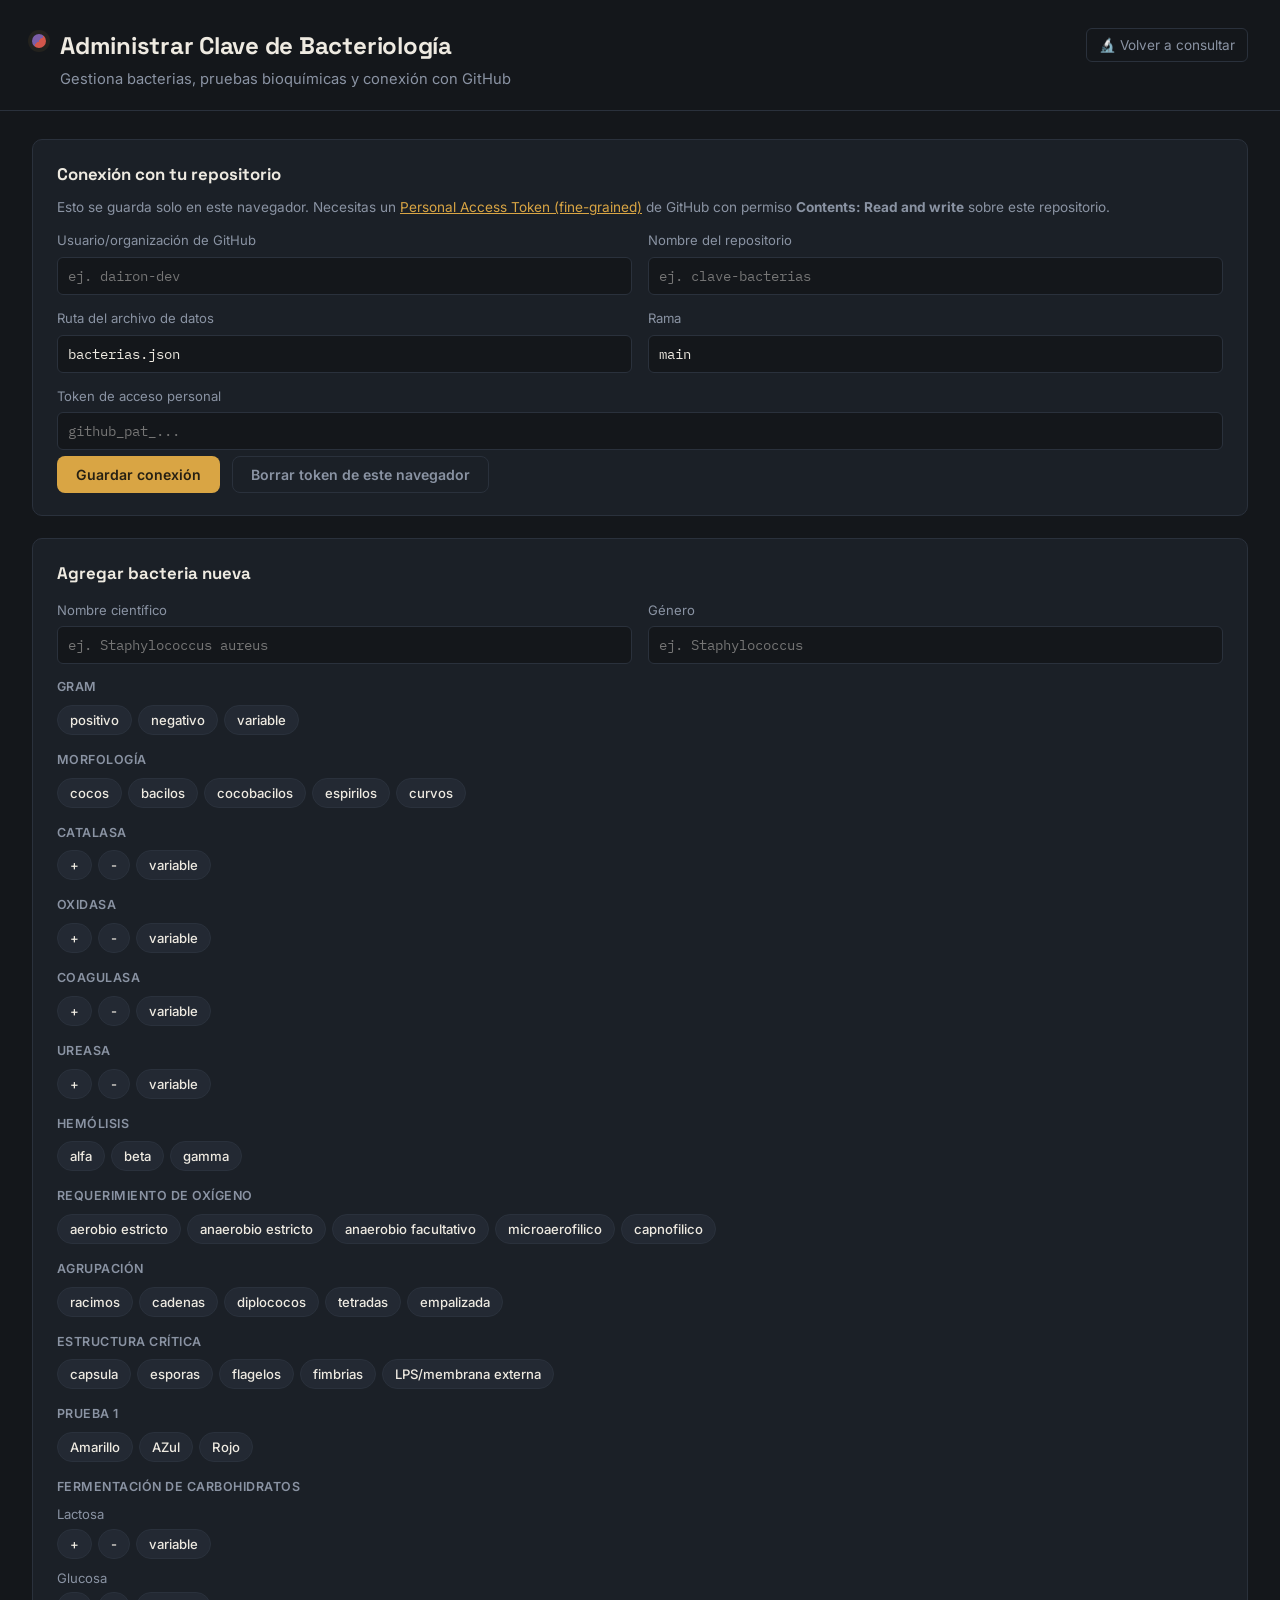
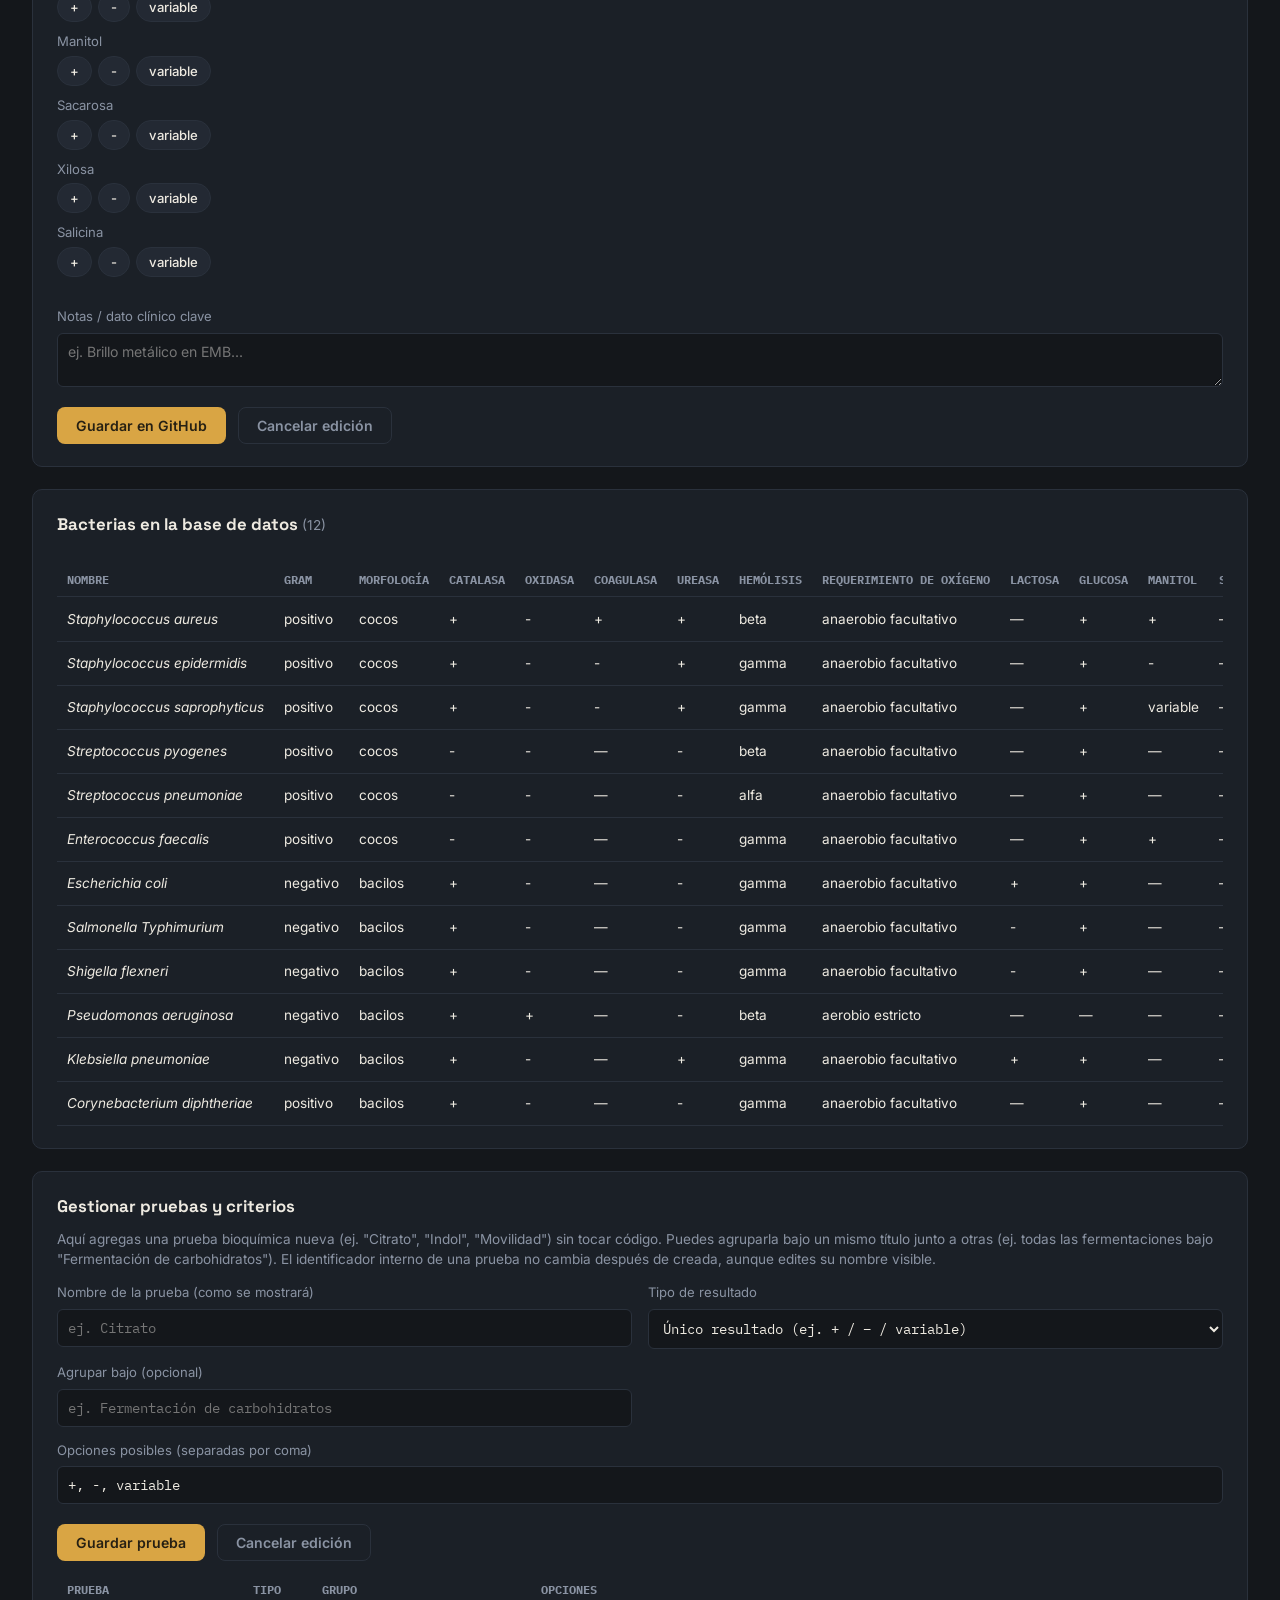
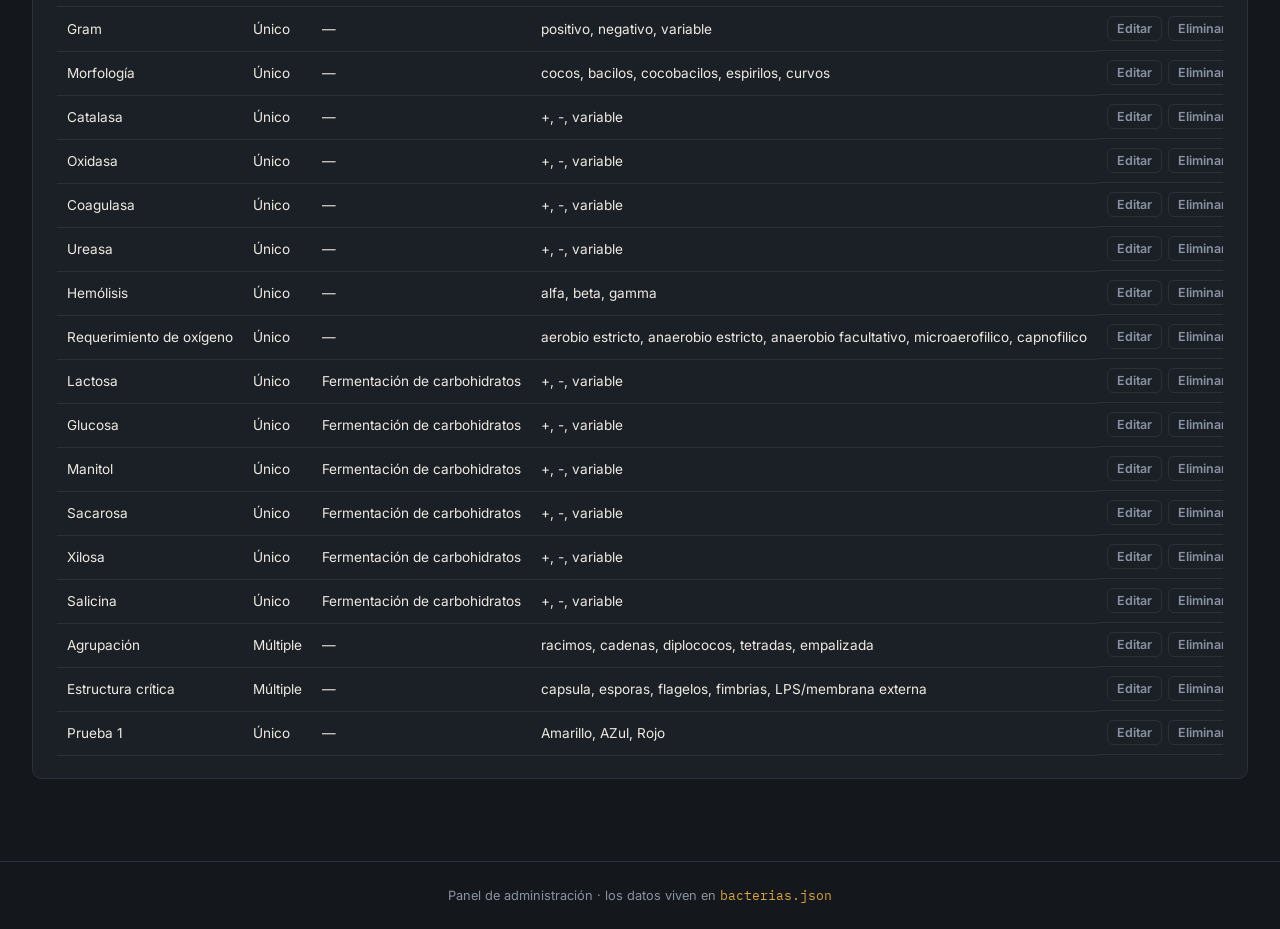
==== admin.html @ 8fa3c8a0 "Add files via upload" ====
<!DOCTYPE html>
<html lang="es">
<head>
<meta charset="UTF-8">
<meta name="viewport" content="width=device-width, initial-scale=1.0">
<title>Administrar — Clave Interactiva de Bacteriología</title>
<link rel="preconnect" href="https://fonts.googleapis.com">
<link rel="preconnect" href="https://fonts.gstatic.com" crossorigin>
<link href="https://fonts.googleapis.com/css2?family=Space+Grotesk:wght@500;600;700&family=Inter:wght@400;500;600&family=IBM+Plex+Mono:wght@400;500;600&display=swap" rel="stylesheet">
<link rel="stylesheet" href="style.css">
</head>
<body>

<a href="#main-content" class="skip-link">Saltar al contenido principal</a>

<header class="app-header">
  <div class="brand">
    <span class="brand-dot" aria-hidden="true"></span>
    <div>
      <h1>Administrar Clave de Bacteriología</h1>
      <p class="subtitle">Gestiona bacterias, pruebas bioquímicas y conexión con GitHub</p>
    </div>
  </div>
  <div class="header-actions">
    <a href="index.html">🔬 Volver a consultar</a>
  </div>
</header>

<main id="main-content">

  <div id="loadError" class="load-error" hidden>
    <strong>⚠️ Modo local detectado</strong>
    <p>Los navegadores bloquean la lectura de archivos locales por seguridad. 
    Para usar esta app, súbela a <a href="https://pages.github.com/" target="_blank" rel="noopener">GitHub Pages</a> 
    o ejecuta un servidor local.</p>
  </div>

  <!-- Configuración de conexión con GitHub -->
  <div class="card" id="configCard">
    <h2 class="panel-title">Conexión con tu repositorio</h2>
    <p class="hint">
      Esto se guarda solo en este navegador. Necesitas un
      <a href="https://github.com/settings/tokens?type=beta" target="_blank" rel="noopener">Personal Access Token (fine-grained)</a>
      de GitHub con permiso <strong>Contents: Read and write</strong> sobre este repositorio.
    </p>
    <div class="config-grid">
      <label>Usuario/organización de GitHub
        <input type="text" id="cfgOwner" placeholder="ej. dairon-dev">
      </label>
      <label>Nombre del repositorio
        <input type="text" id="cfgRepo" placeholder="ej. clave-bacterias">
      </label>
      <label>Ruta del archivo de datos
        <input type="text" id="cfgPath" value="bacterias.json">
      </label>
      <label>Rama
        <input type="text" id="cfgBranch" value="main">
      </label>
      <label class="span-2">Token de acceso personal
        <input type="password" id="cfgToken" placeholder="github_pat_...">
      </label>
    </div>
    <div class="config-actions">
      <button id="btnSaveConfig" class="btn-primary">Guardar conexión</button>
      <button id="btnClearConfig" class="btn-ghost">Borrar token de este navegador</button>
      <span id="configStatus" class="status-text"></span>
    </div>
  </div>

  <!-- Formulario de alta/edición de bacterias -->
  <div class="card" id="formCard">
    <h2 class="panel-title" id="formTitle">Agregar bacteria nueva</h2>
    <form id="bacteriaForm" class="bacteria-form">
      <input type="hidden" id="fId">

      <label>Nombre científico
        <input type="text" id="fNombre" required placeholder="ej. Staphylococcus aureus">
      </label>
      <label>Género
        <input type="text" id="fGenero" placeholder="ej. Staphylococcus">
      </label>

      <div id="dynamicFieldsContainer" class="span-2"></div>

      <label class="span-2">Notas / dato clínico clave
        <textarea id="fNotas" rows="2" placeholder="ej. Brillo metálico en EMB..."></textarea>
      </label>

      <div class="form-actions span-2">
        <button type="submit" class="btn-primary" id="btnSaveBacteria">Guardar en GitHub</button>
        <button type="button" class="btn-ghost" id="btnCancelEdit">Cancelar edición</button>
        <span id="saveStatus" class="status-text"></span>
      </div>
    </form>
  </div>

  <!-- Tabla de bacterias existentes -->
  <div class="card">
    <h2 class="panel-title">Bacterias en la base de datos <span class="panel-title-sub" id="totalCount"></span></h2>
    <div class="table-wrap">
      <table class="admin-table" id="adminTable">
        <thead>
          <tr>
            <th>Nombre</th>
            <!-- Las demás columnas se generan dinámicamente desde el esquema -->
            <th></th>
          </tr>
        </thead>
        <tbody id="adminTableBody"></tbody>
      </table>
    </div>
  </div>

  <!-- Gestión de pruebas / criterios (esquema dinámico) -->
  <div class="card" id="esquemaCard">
    <h2 class="panel-title">Gestionar pruebas y criterios</h2>
    <p class="hint">
      Aquí agregas una prueba bioquímica nueva (ej. "Citrato", "Indol", "Movilidad") sin tocar código.
      Puedes agruparla bajo un mismo título junto a otras (ej. todas las fermentaciones bajo
      "Fermentación de carbohidratos"). El identificador interno de una prueba no cambia después de
      creada, aunque edites su nombre visible.
    </p>
    <form id="esquemaForm" class="bacteria-form">
      <input type="hidden" id="eKey">
      <label>Nombre de la prueba (como se mostrará)
        <input type="text" id="eLabel" required placeholder="ej. Citrato">
      </label>
      <label>Tipo de resultado
        <select id="eTipo">
          <option value="single">Único resultado (ej. + / − / variable)</option>
          <option value="multi">Selección múltiple (ej. estructuras presentes)</option>
        </select>
      </label>
      <label>Agrupar bajo (opcional)
        <input type="text" id="eGrupo" placeholder="ej. Fermentación de carbohidratos">
      </label>
      <label class="span-2">Opciones posibles (separadas por coma)
        <input type="text" id="eOpciones" value="+, -, variable">
      </label>
      <div class="form-actions span-2">
        <button type="submit" class="btn-primary">Guardar prueba</button>
        <button type="button" class="btn-ghost" id="btnCancelEsquema">Cancelar edición</button>
        <span id="esquemaStatus" class="status-text"></span>
      </div>
    </form>
    <div class="table-wrap">
      <table class="admin-table" id="esquemaTable">
        <thead><tr><th>Prueba</th><th>Tipo</th><th>Grupo</th><th>Opciones</th><th></th></tr></thead>
        <tbody id="esquemaTableBody"></tbody>
      </table>
    </div>
  </div>

</main>

<footer class="app-footer">
  <span>Panel de administración · los datos viven en <code>bacterias.json</code></span>
</footer>

<script src="admin.js"></script>
</body>
</html>
---- style.css ----
/* =========================================================
   SISTEMA DE DISEÑO — Clave Interactiva de Bacteriología
   ========================================================= */
:root{
  --ink: #14171b;
  --panel: #1b2027;
  --panel-2: #232933;
  --line: #2a313c;
  --paper: #eeeae1;
  --muted: #8a93a3;

  --violet: #7b5ea7;
  --violet-dim: #4b3c63;
  --safranin: #d3564b;
  --safranin-dim: #5a332f;
  --amber: #d9a544;
  --amber-dim: #4a3d22;

  --font-display: 'Space Grotesk', sans-serif;
  --font-body: 'Inter', sans-serif;
  --font-mono: 'IBM Plex Mono', monospace;

  --radius: 10px;
}

*{ box-sizing: border-box; }
html{ scroll-behavior: smooth; }

body{
  margin:0;
  background: var(--ink);
  color: var(--paper);
  font-family: var(--font-body);
  line-height: 1.5;
  -webkit-font-smoothing: antialiased;
}

@media (prefers-reduced-motion: reduce){
  *{ animation-duration: 0.01ms !important; transition-duration: 0.01ms !important; }
}

a{ color: var(--amber); }

/* ---------- HEADER ---------- */
.app-header{
  display:flex;
  justify-content: space-between;
  align-items: flex-start;
  flex-wrap: wrap;
  gap: 16px;
  padding: 28px 32px 20px;
  border-bottom: 1px solid var(--line);
}
.brand{ display:flex; gap: 14px; align-items:flex-start; }
.brand-dot{
  width: 14px; height: 14px; border-radius: 50%;
  margin-top: 6px; flex-shrink:0;
  background: linear-gradient(135deg, var(--violet) 50%, var(--safranin) 50%);
  box-shadow: 0 0 0 4px rgba(217,165,68,0.08);
}
.app-header h1{
  font-family: var(--font-display);
  font-size: 1.5rem;
  margin: 0 0 4px;
  letter-spacing: -0.01em;
}
.subtitle{ margin:0; color: var(--muted); font-size: 0.92rem; }

.header-actions{ display:flex; gap:10px; align-items:center; }
.header-actions a{
  font-size: 0.85rem; color: var(--muted); text-decoration: none;
  padding: 6px 12px; border: 1px solid var(--line); border-radius: 6px;
}
.header-actions a:hover{ color: var(--paper); border-color: var(--muted); }

main{ padding: 28px 32px 60px; max-width: 1280px; margin: 0 auto; }

.view{ display:block; }

/* ---------- AVISO DE CARGA LOCAL ---------- */
.load-error{
  background: var(--safranin-dim);
  border: 1px solid var(--safranin);
  border-radius: var(--radius);
  padding: 14px 18px;
  font-size: 0.85rem;
  margin-bottom: 18px;
  color: var(--paper);
}
.load-error strong{ color: var(--safranin); }
.load-error code{ font-family: var(--font-mono); background: rgba(0,0,0,0.25); padding: 1px 5px; border-radius: 4px; }

/* ---------- HERO / CONTADOR ---------- */
.counter-hero{
  display:flex;
  align-items: baseline;
  gap: 16px;
  flex-wrap: wrap;
  padding: 22px 26px;
  background: var(--panel);
  border: 1px solid var(--line);
  border-radius: var(--radius);
  margin-bottom: 24px;
}
.counter-number{
  font-family: var(--font-mono);
  font-size: 3rem;
  font-weight: 600;
  color: var(--amber);
  line-height: 1;
  transition: color .2s ease;
}
.counter-label{ color: var(--muted); font-size: 0.95rem; }
.counter-hero .btn-ghost{ margin-left: auto; }

/* ---------- LAYOUT CONSULTA ---------- */
.consulta-grid{
  display:grid;
  grid-template-columns: 300px 1fr;
  gap: 24px;
}
@media (max-width: 1024px) and (min-width: 861px){
  .consulta-grid{ grid-template-columns: 260px 1fr; }
}
@media (max-width: 860px){
  .consulta-grid{ grid-template-columns: 1fr; }
}

.filters-panel{
  background: var(--panel);
  border: 1px solid var(--line);
  border-radius: var(--radius);
  padding: 18px;
  align-self: start;
  position: sticky;
  top: 20px;
  max-height: calc(100vh - 40px);
  overflow-y: auto;
}

.filter-group{ margin-bottom: 18px; }
.filter-group:last-child{ margin-bottom: 0; }
.filter-group > h3{
  font-family: var(--font-mono);
  font-size: 0.72rem;
  text-transform: uppercase;
  letter-spacing: 0.06em;
  color: var(--muted);
  margin: 0 0 8px;
}
.chip-row{ display:flex; flex-wrap:wrap; gap:6px; }
.chip{
  font-family: var(--font-body);
  font-size: 0.82rem;
  font-weight: 500;
  background: var(--panel-2);
  color: var(--paper);
  border: 1px solid var(--line);
  border-radius: 999px;
  padding: 6px 12px;
  cursor: pointer;
  transition: all .12s ease;
  user-select: none;
}
.chip:hover{ border-color: var(--muted); }
.chip.is-selected{
  background: var(--amber);
  color: #262013;
  border-color: var(--amber);
  font-weight: 600;
}

.subfield{
  display:flex;
  align-items:center;
  justify-content: space-between;
  gap: 10px;
  padding: 6px 0;
  border-top: 1px dashed var(--line);
}
.subfield:first-of-type{ border-top: none; }
.subfield-label{ font-size: 0.82rem; color: var(--paper); flex-shrink:0; }
.subfield .chip-row{ justify-content:flex-end; }
.subfield .chip{ padding: 4px 10px; font-size: 0.76rem; }

/* ---------- RESULTADOS ---------- */
.panel-title{
  font-family: var(--font-display);
  font-size: 1.05rem;
  margin: 0 0 14px;
}
.panel-title-sub{
  font-family: var(--font-body);
  font-weight: 400;
  font-size: 0.85rem;
  color: var(--muted);
}

.results-grid{
  display:grid;
  grid-template-columns: repeat(auto-fill, minmax(230px, 1fr));
  gap: 12px;
}

.bact-card{
  background: var(--panel);
  border: 1px solid var(--line);
  border-left: 4px solid var(--muted);
  border-radius: 8px;
  padding: 14px 16px;
  transition: opacity .2s ease, transform .15s ease, border-color .15s ease;
  cursor: pointer;
}
.bact-card:hover{ border-color: var(--amber); transform: translateY(-2px); }
.bact-card.gram-positivo{ border-left-color: var(--violet); }
.bact-card.gram-negativo{ border-left-color: var(--safranin); }

.bact-card h4{
  font-family: var(--font-display);
  font-style: italic;
  font-size: 0.98rem;
  margin: 0 0 6px;
}
.bact-card .tag-row{ display:flex; flex-wrap:wrap; gap:5px; margin-bottom: 8px; }
.bact-card .tag{
  font-family: var(--font-mono);
  font-size: 0.68rem;
  color: var(--muted);
  background: var(--panel-2);
  border-radius: 4px;
  padding: 2px 6px;
}
.bact-card p{ margin:0; font-size: 0.82rem; color: var(--muted); }

.bact-card--discarded{
  opacity: 0.4;
  border-left-color: var(--line);
}
.bact-card--discarded h4{ text-decoration: line-through; }

.discarded-wrap{ margin-top: 22px; }
.discarded-wrap[hidden]{ display: none; }
.discarded-wrap summary{
  cursor:pointer;
  color: var(--muted);
  font-family: var(--font-mono);
  font-size: 0.82rem;
  margin-bottom: 12px;
}
.results-grid--discarded{ margin-top: 12px; }

.empty-state{
  color: var(--muted);
  font-size: 0.9rem;
  padding: 24px;
  text-align:center;
  border: 1px dashed var(--line);
  border-radius: 8px;
}

/* ---------- BOTONES ---------- */
.btn-primary, .btn-ghost, .btn-link{
  font-family: var(--font-body);
  font-weight: 600;
  font-size: 0.88rem;
  border-radius: 8px;
  padding: 9px 18px;
  cursor: pointer;
  border: 1px solid transparent;
  transition: all .15s ease;
}
.btn-primary{ background: var(--amber); color: #262013; }
.btn-primary:hover{ filter: brightness(1.08); }
.btn-ghost{ background: transparent; color: var(--muted); border-color: var(--line); }
.btn-ghost:hover{ color: var(--paper); border-color: var(--muted); }
.btn-link{ background: transparent; color: var(--amber); border-color: transparent; padding: 9px 0; }
.btn-link:hover{ text-decoration: underline; }

button:focus-visible, input:focus-visible, textarea:focus-visible, select:focus-visible, .chip:focus-visible{
  outline: 2px solid var(--amber);
  outline-offset: 2px;
}

/* ---------- ADMIN ---------- */
.card{
  background: var(--panel);
  border: 1px solid var(--line);
  border-radius: var(--radius);
  padding: 22px 24px;
  margin-bottom: 22px;
}
.hint{ color: var(--muted); font-size: 0.85rem; margin-top: -4px; }

.config-grid, .bacteria-form{
  display:grid;
  grid-template-columns: 1fr 1fr;
  gap: 14px 16px;
}
.span-2{ grid-column: 1 / -1; }

label{ font-size: 0.82rem; color: var(--muted); display:flex; flex-direction:column; gap:6px; }
input[type="text"], input[type="password"], textarea, select{
  font-family: var(--font-mono);
  font-size: 0.88rem;
  background: var(--ink);
  border: 1px solid var(--line);
  border-radius: 6px;
  padding: 9px 10px;
  color: var(--paper);
}
textarea{ font-family: var(--font-body); resize: vertical; }

.config-actions, .form-actions{
  display:flex; align-items:center; gap: 12px; margin-top: 6px; flex-wrap: wrap;
}
.status-text{ font-size: 0.82rem; color: var(--muted); }
.status-text.ok{ color: #8bc48a; }
.status-text.err{ color: var(--safranin); }

.dynamic-field-group{ margin-bottom: 16px; }
.dynamic-field-group > h3{
  font-size: 0.78rem; text-transform: uppercase; letter-spacing: 0.04em;
  color: var(--muted); margin: 0 0 8px; font-weight: 600;
}
.dynamic-field-row{ margin-bottom: 10px; }
.dynamic-field-row:last-child{ margin-bottom: 0; }
.field-label{ display:block; font-size: 0.82rem; color: var(--muted); margin-bottom: 4px; }

.table-wrap{ overflow-x:auto; }
.admin-table{ width:100%; border-collapse: collapse; font-size: 0.85rem; margin-top: 12px;}
.admin-table th{
  text-align:left; font-family: var(--font-mono); font-size: 0.72rem;
  text-transform: uppercase; color: var(--muted); padding: 8px 10px;
  border-bottom: 1px solid var(--line); white-space: nowrap;
}
.admin-table td{ padding: 9px 10px; border-bottom: 1px solid var(--line); white-space: nowrap; }
.admin-table tr:hover td{ background: var(--panel-2); }
.admin-table .row-actions{ display:flex; gap:6px; justify-content:flex-end; }
.admin-table button{
  font-family: var(--font-body); font-size: 0.78rem; font-weight:600;
  background:none; border:1px solid var(--line); color: var(--muted);
  border-radius: 6px; padding: 4px 9px; cursor:pointer;
}
.admin-table button:hover{ color: var(--paper); }

@media (max-width: 640px){
  .app-header, main{ padding-left: 18px; padding-right: 18px; }
  .config-grid, .bacteria-form{ grid-template-columns: 1fr; }
}

/* ---------- MODAL / FICHA FLOTANTE ---------- */
.modal-overlay{
  position: fixed; inset: 0;
  background: rgba(10,12,15,0.72);
  display:flex; align-items:center; justify-content:center;
  padding: 24px; z-index: 100;
}
.modal-overlay[hidden]{ display:none; }
.modal-card{
  background: var(--panel);
  border: 1px solid var(--line);
  border-radius: 14px;
  max-width: 560px; width: 100%;
  max-height: 85vh; overflow-y: auto;
  padding: 28px 30px;
  position: relative;
  animation: modalIn .18s ease;
}
@keyframes modalIn{ from{ opacity:0; transform: translateY(10px) scale(0.98);} to{opacity:1; transform:none;} }
.modal-close{
  position: absolute; top: 16px; right: 16px;
  background: var(--panel-2); border: 1px solid var(--line); color: var(--muted);
  width: 30px; height: 30px; border-radius: 50%; cursor:pointer; font-size: 0.9rem;
}
.modal-close:hover{ color: var(--paper); }
.modal-card h2{
  font-family: var(--font-display); font-style: italic; margin: 0 0 4px; padding-right: 30px;
}
.modal-card .modal-genero{ color: var(--muted); font-size: 0.85rem; margin-bottom: 18px; }
.modal-section{ margin-bottom: 16px; }
.modal-section h4{
  font-family: var(--font-mono); font-size: 0.7rem; text-transform: uppercase;
  letter-spacing: 0.06em; color: var(--muted); margin: 0 0 8px;
}
.modal-result-grid{ display:grid; grid-template-columns: 1fr 1fr; gap: 6px 14px; }
.modal-result{ display:flex; justify-content:space-between; font-size: 0.85rem; border-bottom: 1px dashed var(--line); padding-bottom: 3px;}
.modal-result span:first-child{ color: var(--muted); }
.modal-result span:last-child{ font-family: var(--font-mono); font-weight: 600; }
.modal-notes{ font-size: 0.88rem; color: var(--paper); background: var(--panel-2); border-radius: 8px; padding: 12px 14px; line-height: 1.5; }

/* ---------- FOOTER ---------- */
.app-footer{
  text-align:center; color: var(--muted); font-size: 0.8rem;
  padding: 24px; border-top: 1px solid var(--line);
}
.app-footer code{ font-family: var(--font-mono); color: var(--amber); }

/* ---------- SKIP LINK ---------- */
.skip-link{
  position: absolute; top: -40px; left: 0;
  background: var(--amber); color: var(--ink);
  padding: 8px 16px; font-weight: 600; z-index: 200;
  transition: top .2s;
}
.skip-link:focus{ top: 0; }
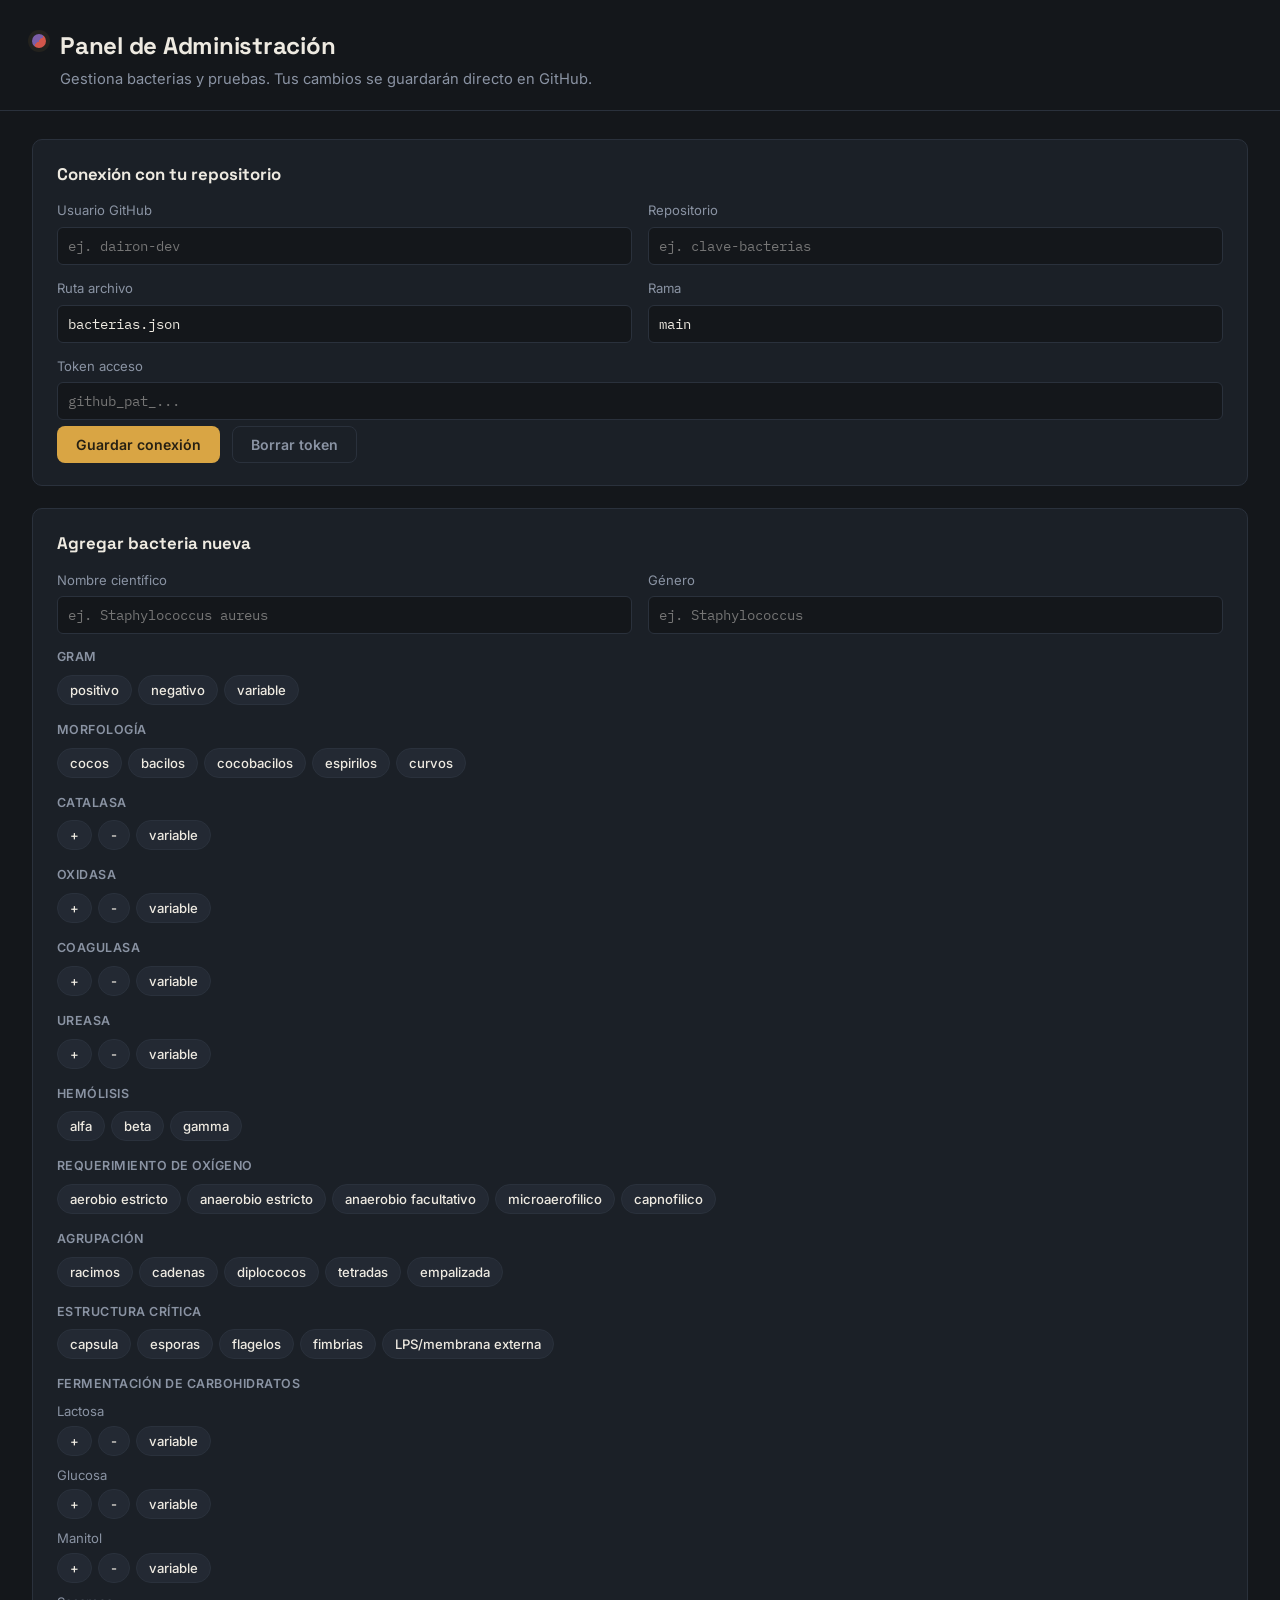
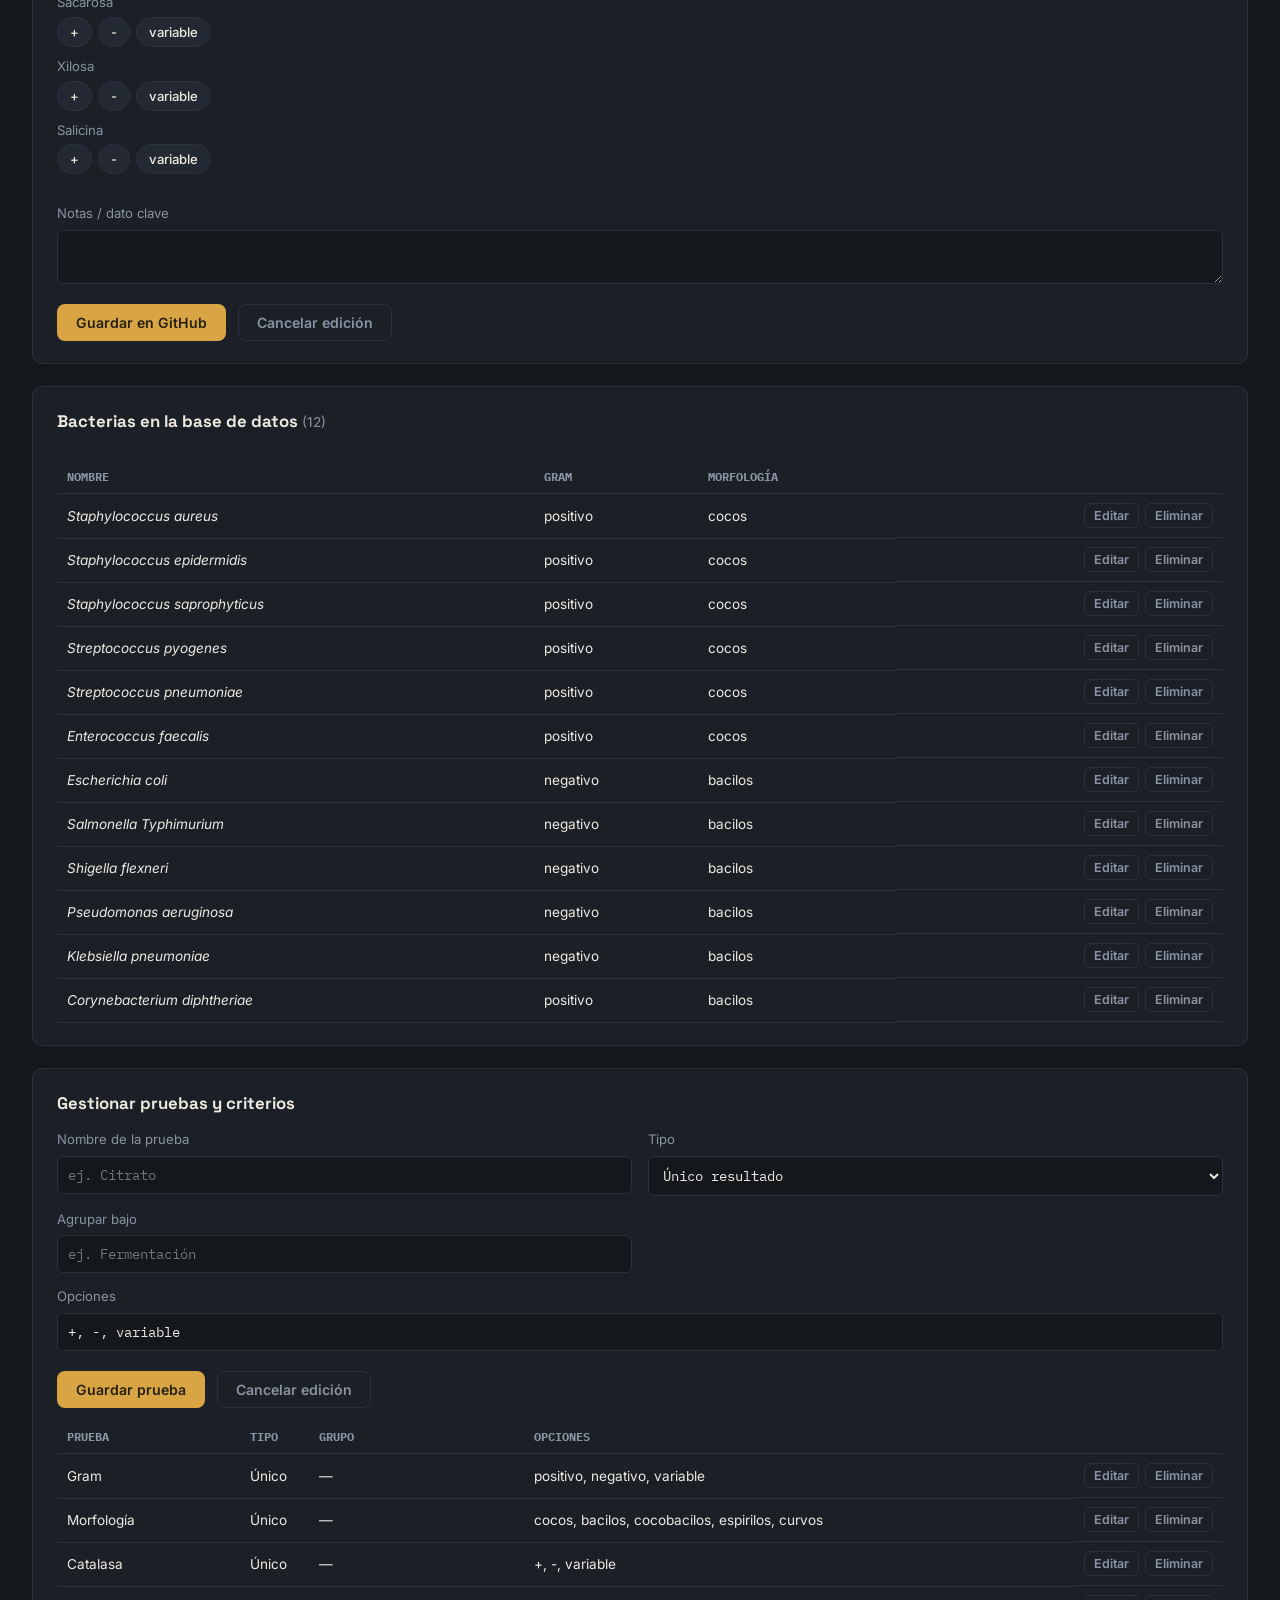
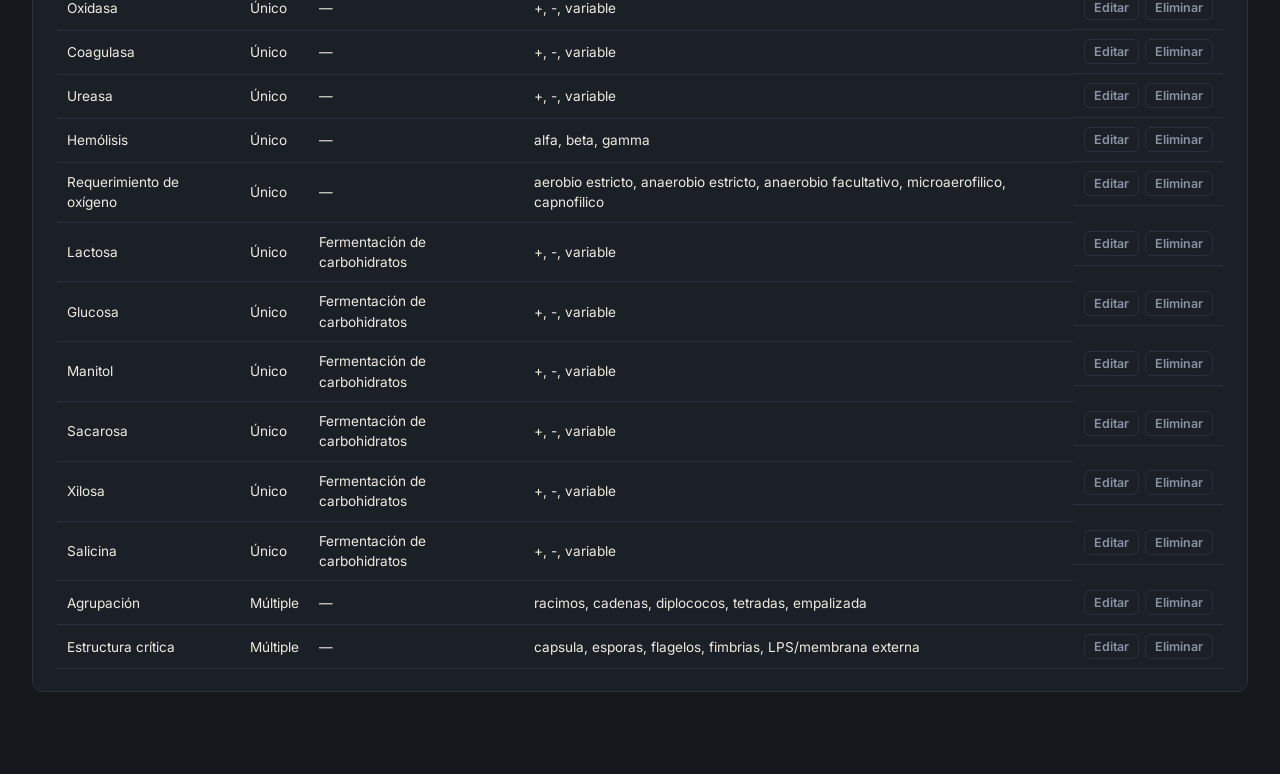
==== commit 56a1c3da: "Add files via upload" ====
--- a/admin.html
+++ b/admin.html
@@ -3,160 +3,91 @@
 <head>
 <meta charset="UTF-8">
 <meta name="viewport" content="width=device-width, initial-scale=1.0">
-<title>Administrar — Clave Interactiva de Bacteriología</title>
-<link rel="preconnect" href="https://fonts.googleapis.com">
-<link rel="preconnect" href="https://fonts.gstatic.com" crossorigin>
+<title>Administración - Clave Interactiva</title>
 <link href="https://fonts.googleapis.com/css2?family=Space+Grotesk:wght@500;600;700&family=Inter:wght@400;500;600&family=IBM+Plex+Mono:wght@400;500;600&display=swap" rel="stylesheet">
 <link rel="stylesheet" href="style.css">
 </head>
 <body>
 
-<a href="#main-content" class="skip-link">Saltar al contenido principal</a>
-
 <header class="app-header">
   <div class="brand">
     <span class="brand-dot" aria-hidden="true"></span>
     <div>
-      <h1>Administrar Clave de Bacteriología</h1>
-      <p class="subtitle">Gestiona bacterias, pruebas bioquímicas y conexión con GitHub</p>
+      <h1>Panel de Administración</h1>
+      <p class="subtitle">Gestiona bacterias y pruebas. Tus cambios se guardarán directo en GitHub.</p>
     </div>
-  </div>
-  <div class="header-actions">
-    <a href="index.html">🔬 Volver a consultar</a>
   </div>
 </header>
 
-<main id="main-content">
+<main>
+  <section id="view-admin" class="view is-active">
+    
+    <div class="card" id="configCard">
+      <h2 class="panel-title">Conexión con tu repositorio</h2>
+      <div class="config-grid">
+        <label>Usuario GitHub <input type="text" id="cfgOwner" placeholder="ej. dairon-dev"></label>
+        <label>Repositorio <input type="text" id="cfgRepo" placeholder="ej. clave-bacterias"></label>
+        <label>Ruta archivo <input type="text" id="cfgPath" value="bacterias.json"></label>
+        <label>Rama <input type="text" id="cfgBranch" value="main"></label>
+        <label class="span-2">Token acceso <input type="password" id="cfgToken" placeholder="github_pat_..."></label>
+      </div>
+      <div class="config-actions">
+        <button id="btnSaveConfig" class="btn-primary">Guardar conexión</button>
+        <button id="btnClearConfig" class="btn-ghost">Borrar token</button>
+        <span id="configStatus" class="status-text"></span>
+      </div>
+    </div>
 
-  <div id="loadError" class="load-error" hidden>
-    <strong>⚠️ Modo local detectado</strong>
-    <p>Los navegadores bloquean la lectura de archivos locales por seguridad. 
-    Para usar esta app, súbela a <a href="https://pages.github.com/" target="_blank" rel="noopener">GitHub Pages</a> 
-    o ejecuta un servidor local.</p>
-  </div>
+    <div class="card" id="formCard">
+      <h2 class="panel-title" id="formTitle">Agregar bacteria nueva</h2>
+      <form id="bacteriaForm" class="bacteria-form">
+        <input type="hidden" id="fId">
+        <label>Nombre científico <input type="text" id="fNombre" required placeholder="ej. Staphylococcus aureus"></label>
+        <label>Género <input type="text" id="fGenero" placeholder="ej. Staphylococcus"></label>
+        <div id="dynamicFieldsContainer" class="span-2"></div>
+        <label class="span-2">Notas / dato clave <textarea id="fNotas" rows="2"></textarea></label>
+        <div class="form-actions span-2">
+          <button type="submit" class="btn-primary" id="btnSaveBacteria">Guardar en GitHub</button>
+          <button type="button" class="btn-ghost" id="btnCancelEdit">Cancelar edición</button>
+          <span id="saveStatus" class="status-text"></span>
+        </div>
+      </form>
+    </div>
 
-  <!-- Configuración de conexión con GitHub -->
-  <div class="card" id="configCard">
-    <h2 class="panel-title">Conexión con tu repositorio</h2>
-    <p class="hint">
-      Esto se guarda solo en este navegador. Necesitas un
-      <a href="https://github.com/settings/tokens?type=beta" target="_blank" rel="noopener">Personal Access Token (fine-grained)</a>
-      de GitHub con permiso <strong>Contents: Read and write</strong> sobre este repositorio.
-    </p>
-    <div class="config-grid">
-      <label>Usuario/organización de GitHub
-        <input type="text" id="cfgOwner" placeholder="ej. dairon-dev">
-      </label>
-      <label>Nombre del repositorio
-        <input type="text" id="cfgRepo" placeholder="ej. clave-bacterias">
-      </label>
-      <label>Ruta del archivo de datos
-        <input type="text" id="cfgPath" value="bacterias.json">
-      </label>
-      <label>Rama
-        <input type="text" id="cfgBranch" value="main">
-      </label>
-      <label class="span-2">Token de acceso personal
-        <input type="password" id="cfgToken" placeholder="github_pat_...">
-      </label>
+    <div class="card">
+      <h2 class="panel-title">Bacterias en la base de datos <span class="panel-title-sub" id="totalCount"></span></h2>
+      <div class="table-wrap">
+        <table class="admin-table" id="adminTable">
+          <thead><tr><th>Nombre</th><th>Gram</th><th>Morfología</th><th></th></tr></thead>
+          <tbody id="adminTableBody"></tbody>
+        </table>
+      </div>
     </div>
-    <div class="config-actions">
-      <button id="btnSaveConfig" class="btn-primary">Guardar conexión</button>
-      <button id="btnClearConfig" class="btn-ghost">Borrar token de este navegador</button>
-      <span id="configStatus" class="status-text"></span>
+
+    <div class="card" id="esquemaCard">
+      <h2 class="panel-title">Gestionar pruebas y criterios</h2>
+      <form id="esquemaForm" class="bacteria-form">
+        <input type="hidden" id="eKey">
+        <label>Nombre de la prueba <input type="text" id="eLabel" required placeholder="ej. Citrato"></label>
+        <label>Tipo <select id="eTipo"><option value="single">Único resultado</option><option value="multi">Selección múltiple</option></select></label>
+        <label>Agrupar bajo <input type="text" id="eGrupo" placeholder="ej. Fermentación"></label>
+        <label class="span-2">Opciones <input type="text" id="eOpciones" value="+, -, variable"></label>
+        <div class="form-actions span-2">
+          <button type="submit" class="btn-primary">Guardar prueba</button>
+          <button type="button" class="btn-ghost" id="btnCancelEsquema">Cancelar edición</button>
+          <span id="esquemaStatus" class="status-text"></span>
+        </div>
+      </form>
+      <div class="table-wrap">
+        <table class="admin-table" id="esquemaTable">
+          <thead><tr><th>Prueba</th><th>Tipo</th><th>Grupo</th><th>Opciones</th><th></th></tr></thead>
+          <tbody id="esquemaTableBody"></tbody>
+        </table>
+      </div>
     </div>
-  </div>
 
-  <!-- Formulario de alta/edición de bacterias -->
-  <div class="card" id="formCard">
-    <h2 class="panel-title" id="formTitle">Agregar bacteria nueva</h2>
-    <form id="bacteriaForm" class="bacteria-form">
-      <input type="hidden" id="fId">
-
-      <label>Nombre científico
-        <input type="text" id="fNombre" required placeholder="ej. Staphylococcus aureus">
-      </label>
-      <label>Género
-        <input type="text" id="fGenero" placeholder="ej. Staphylococcus">
-      </label>
-
-      <div id="dynamicFieldsContainer" class="span-2"></div>
-
-      <label class="span-2">Notas / dato clínico clave
-        <textarea id="fNotas" rows="2" placeholder="ej. Brillo metálico en EMB..."></textarea>
-      </label>
-
-      <div class="form-actions span-2">
-        <button type="submit" class="btn-primary" id="btnSaveBacteria">Guardar en GitHub</button>
-        <button type="button" class="btn-ghost" id="btnCancelEdit">Cancelar edición</button>
-        <span id="saveStatus" class="status-text"></span>
-      </div>
-    </form>
-  </div>
-
-  <!-- Tabla de bacterias existentes -->
-  <div class="card">
-    <h2 class="panel-title">Bacterias en la base de datos <span class="panel-title-sub" id="totalCount"></span></h2>
-    <div class="table-wrap">
-      <table class="admin-table" id="adminTable">
-        <thead>
-          <tr>
-            <th>Nombre</th>
-            <!-- Las demás columnas se generan dinámicamente desde el esquema -->
-            <th></th>
-          </tr>
-        </thead>
-        <tbody id="adminTableBody"></tbody>
-      </table>
-    </div>
-  </div>
-
-  <!-- Gestión de pruebas / criterios (esquema dinámico) -->
-  <div class="card" id="esquemaCard">
-    <h2 class="panel-title">Gestionar pruebas y criterios</h2>
-    <p class="hint">
-      Aquí agregas una prueba bioquímica nueva (ej. "Citrato", "Indol", "Movilidad") sin tocar código.
-      Puedes agruparla bajo un mismo título junto a otras (ej. todas las fermentaciones bajo
-      "Fermentación de carbohidratos"). El identificador interno de una prueba no cambia después de
-      creada, aunque edites su nombre visible.
-    </p>
-    <form id="esquemaForm" class="bacteria-form">
-      <input type="hidden" id="eKey">
-      <label>Nombre de la prueba (como se mostrará)
-        <input type="text" id="eLabel" required placeholder="ej. Citrato">
-      </label>
-      <label>Tipo de resultado
-        <select id="eTipo">
-          <option value="single">Único resultado (ej. + / − / variable)</option>
-          <option value="multi">Selección múltiple (ej. estructuras presentes)</option>
-        </select>
-      </label>
-      <label>Agrupar bajo (opcional)
-        <input type="text" id="eGrupo" placeholder="ej. Fermentación de carbohidratos">
-      </label>
-      <label class="span-2">Opciones posibles (separadas por coma)
-        <input type="text" id="eOpciones" value="+, -, variable">
-      </label>
-      <div class="form-actions span-2">
-        <button type="submit" class="btn-primary">Guardar prueba</button>
-        <button type="button" class="btn-ghost" id="btnCancelEsquema">Cancelar edición</button>
-        <span id="esquemaStatus" class="status-text"></span>
-      </div>
-    </form>
-    <div class="table-wrap">
-      <table class="admin-table" id="esquemaTable">
-        <thead><tr><th>Prueba</th><th>Tipo</th><th>Grupo</th><th>Opciones</th><th></th></tr></thead>
-        <tbody id="esquemaTableBody"></tbody>
-      </table>
-    </div>
-  </div>
-
+  </section>
 </main>
-
-<footer class="app-footer">
-  <span>Panel de administración · los datos viven en <code>bacterias.json</code></span>
-</footer>
-
 <script src="admin.js"></script>
 </body>
 </html>
--- a/style.css
+++ b/style.css
@@ -1,5 +1,7 @@
 /* =========================================================
-   SISTEMA DE DISEÑO — Clave Interactiva de Bacteriología
+   SISTEMA DE DISEÑO
+   Paleta inspirada en la tinción de Gram: violeta cristal
+   (Gram+) y safranina (Gram-) como acentos estructurales.
    ========================================================= */
 :root{
   --ink: #14171b;
@@ -9,11 +11,11 @@
   --paper: #eeeae1;
   --muted: #8a93a3;
 
-  --violet: #7b5ea7;
+  --violet: #7b5ea7;      /* Gram positivo — cristal violeta */
   --violet-dim: #4b3c63;
-  --safranin: #d3564b;
+  --safranin: #d3564b;    /* Gram negativo — safranina */
   --safranin-dim: #5a332f;
-  --amber: #d9a544;
+  --amber: #d9a544;       /* estados activos / contador */
   --amber-dim: #4a3d22;
 
   --font-display: 'Space Grotesk', sans-serif;
@@ -66,16 +68,31 @@
 }
 .subtitle{ margin:0; color: var(--muted); font-size: 0.92rem; }
 
-.header-actions{ display:flex; gap:10px; align-items:center; }
-.header-actions a{
-  font-size: 0.85rem; color: var(--muted); text-decoration: none;
-  padding: 6px 12px; border: 1px solid var(--line); border-radius: 6px;
-}
-.header-actions a:hover{ color: var(--paper); border-color: var(--muted); }
+.mode-toggle{ display:flex; gap:8px; }
+.mode-btn{
+  font-family: var(--font-body);
+  font-weight: 600;
+  font-size: 0.88rem;
+  background: transparent;
+  color: var(--muted);
+  border: 1px solid var(--line);
+  border-radius: 999px;
+  padding: 9px 16px;
+  cursor: pointer;
+  transition: all .15s ease;
+}
+.mode-btn:hover{ color: var(--paper); border-color: var(--muted); }
+.mode-btn.is-active{
+  background: var(--paper);
+  color: var(--ink);
+  border-color: var(--paper);
+}
 
 main{ padding: 28px 32px 60px; max-width: 1280px; margin: 0 auto; }
 
-.view{ display:block; }
+.view{ display:none; }
+.view.is-active{ display:block; animation: fadein .25s ease; }
+@keyframes fadein{ from{opacity:0; transform: translateY(4px);} to{opacity:1; transform:none;} }
 
 /* ---------- AVISO DE CARGA LOCAL ---------- */
 .load-error{
@@ -87,7 +104,6 @@
   margin-bottom: 18px;
   color: var(--paper);
 }
-.load-error strong{ color: var(--safranin); }
 .load-error code{ font-family: var(--font-mono); background: rgba(0,0,0,0.25); padding: 1px 5px; border-radius: 4px; }
 
 /* ---------- HERO / CONTADOR ---------- */
@@ -119,9 +135,6 @@
   grid-template-columns: 300px 1fr;
   gap: 24px;
 }
-@media (max-width: 1024px) and (min-width: 861px){
-  .consulta-grid{ grid-template-columns: 260px 1fr; }
-}
 @media (max-width: 860px){
   .consulta-grid{ grid-template-columns: 1fr; }
 }
@@ -170,6 +183,7 @@
   font-weight: 600;
 }
 
+/* subcampos agrupados (ej. cada azúcar dentro de "Fermentación") */
 .subfield{
   display:flex;
   align-items:center;
@@ -239,7 +253,6 @@
 .bact-card--discarded h4{ text-decoration: line-through; }
 
 .discarded-wrap{ margin-top: 22px; }
-.discarded-wrap[hidden]{ display: none; }
 .discarded-wrap summary{
   cursor:pointer;
   color: var(--muted);
@@ -259,7 +272,7 @@
 }
 
 /* ---------- BOTONES ---------- */
-.btn-primary, .btn-ghost, .btn-link{
+.btn-primary, .btn-ghost{
   font-family: var(--font-body);
   font-weight: 600;
   font-size: 0.88rem;
@@ -273,8 +286,6 @@
 .btn-primary:hover{ filter: brightness(1.08); }
 .btn-ghost{ background: transparent; color: var(--muted); border-color: var(--line); }
 .btn-ghost:hover{ color: var(--paper); border-color: var(--muted); }
-.btn-link{ background: transparent; color: var(--amber); border-color: transparent; padding: 9px 0; }
-.btn-link:hover{ text-decoration: underline; }
 
 button:focus-visible, input:focus-visible, textarea:focus-visible, select:focus-visible, .chip:focus-visible{
   outline: 2px solid var(--amber);
@@ -324,16 +335,18 @@
 }
 .dynamic-field-row{ margin-bottom: 10px; }
 .dynamic-field-row:last-child{ margin-bottom: 0; }
-.field-label{ display:block; font-size: 0.82rem; color: var(--muted); margin-bottom: 4px; }
+.dynamic-field-row > label-text, .field-label{
+  display:block; font-size: 0.82rem; color: var(--muted); margin-bottom: 4px;
+}
 
 .table-wrap{ overflow-x:auto; }
 .admin-table{ width:100%; border-collapse: collapse; font-size: 0.85rem; margin-top: 12px;}
 .admin-table th{
   text-align:left; font-family: var(--font-mono); font-size: 0.72rem;
   text-transform: uppercase; color: var(--muted); padding: 8px 10px;
-  border-bottom: 1px solid var(--line); white-space: nowrap;
-}
-.admin-table td{ padding: 9px 10px; border-bottom: 1px solid var(--line); white-space: nowrap; }
+  border-bottom: 1px solid var(--line);
+}
+.admin-table td{ padding: 9px 10px; border-bottom: 1px solid var(--line); }
 .admin-table tr:hover td{ background: var(--panel-2); }
 .admin-table .row-actions{ display:flex; gap:6px; justify-content:flex-end; }
 .admin-table button{
@@ -394,12 +407,3 @@
   padding: 24px; border-top: 1px solid var(--line);
 }
 .app-footer code{ font-family: var(--font-mono); color: var(--amber); }
-
-/* ---------- SKIP LINK ---------- */
-.skip-link{
-  position: absolute; top: -40px; left: 0;
-  background: var(--amber); color: var(--ink);
-  padding: 8px 16px; font-weight: 600; z-index: 200;
-  transition: top .2s;
-}
-.skip-link:focus{ top: 0; }
